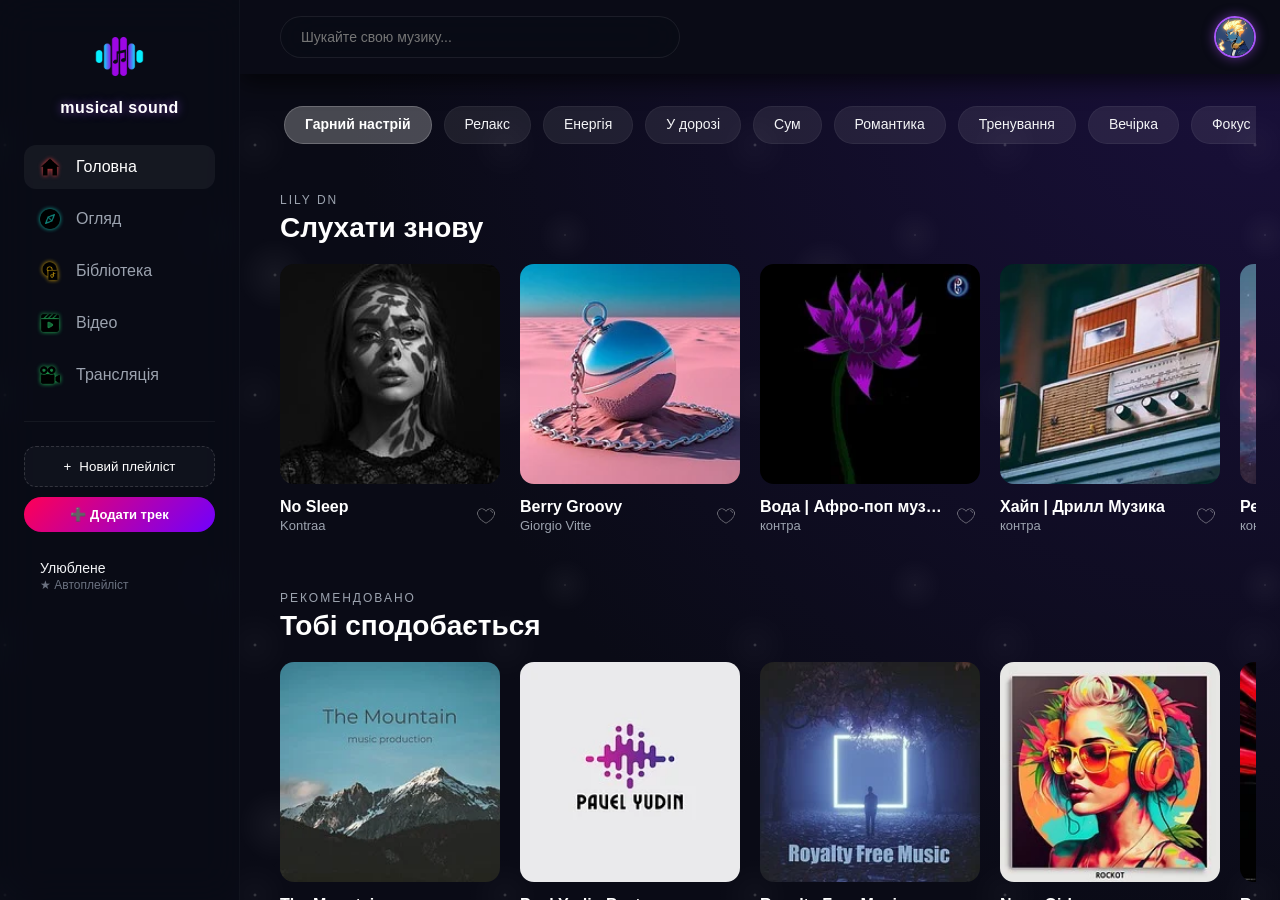
==== index.html @ a656e5c7 "12" ====
<!DOCTYPE html>
<html lang="uk">
<head>
    <meta charset="UTF-8">
    <meta name="viewport" content="width=device-width, initial-scale=1.0">
    <title>YouTube Music Clone - Cosmic Edition</title>
    <!-- Додано іконки для чату та плеєра трансляції -->
    <link rel="stylesheet" href="https://cdnjs.cloudflare.com/ajax/libs/font-awesome/6.4.0/css/all.min.css">
    <link rel="stylesheet" href="css/style.css">
</head>
<body>

    <!-- Кнопка мобільного меню (гамбургер) -->
    <button class="menu-toggle">☰</button>

    <aside class="sidebar">
        <!-- Логотип -->
        <div class="logo-container">
            <img src="assets/pngtree-music-logo-png-image_6389182.png" alt="Musical Sound Logo" class="logo-img">
            <span class="logo-text">musical sound</span>
        </div>
        
        <nav>
            <a href="#" id="go-home" class="nav-item active">
                <img src="assets/home.png" class="nav-icon red-tint" alt="Головна">
                Головна
            </a>
            <a href="#" class="nav-item">
                <img src="assets/explore.png" class="nav-icon teal-tint" alt="Огляд">
                Огляд
            </a>
            <a href="#" class="nav-item">
                <img src="assets/library.png" class="nav-icon gold-tint" alt="Бібліотека">
                Бібліотека
            </a>
            
            <!-- Пункт «Відео» -->
            <a href="#" id="go-video" class="nav-item">
                <img src="assets/free-icon-video-4211530.png" class="nav-icon green-tint" alt="Відео">
                Відео
            </a>
            
            <!-- Пункт «Трансляція» -->
            <a href="#" id="go-live" class="nav-item">
                <img src="assets/free-icon-video-camera-686458.png" class="nav-icon green-tint" alt="Трансляція">
                Трансляція
            </a>
        </nav>
        <div class="divider"></div>
        <button class="btn-new-playlist"><span>+</span> Новий плейліст</button>

        <div class="playlist-section"></div>
    </aside>

    <main class="main-content">
        <header class="top-bar">
            <div class="search-container">
                <input type="text" id="searchInput" placeholder="Шукайте свою музику...">
            </div>
            <a href="register.html" class="user-profile-glow" style="text-decoration: none; cursor: pointer;">
                <div class="avatar-circle">
                    <img src="assets/avatar.png" alt="Profile">
                </div>
            </a>
        </header>

        <!-- ЕКРАН МУЗИКИ -->
        <div id="music-screen">
            <div class="mood-pills">
                <button class="pill active">Гарний настрій</button>
                <button class="pill">Релакс</button>
                <button class="pill">Енергія</button>
                <button class="pill">У дорозі</button>
                <button class="pill">Сум</button>
                <button class="pill">Романтика</button>
                <button class="pill">Тренування</button>
                <button class="pill">Вечірка</button>
                <button class="pill">Фокус</button>
                <button class="pill">Сон</button>
            </div>

            <!-- 1 БЛОК: Слухати знову -->
            <section class="content-section">
                <div class="section-header">
                    <div class="user-info-row">
                        <div class="title-text">
                            <span class="username">LILY DN</span>
                            <h2 class="glow-text">Слухати знову</h2>
                        </div>
                    </div>
                </div>
                <div class="music-grid"></div>
            </section>

            <!-- 2 БЛОК: Рекомендовано -->
            <section class="content-section" style="margin-top: 40px;">
                <div class="section-header">
                    <div class="user-info-row">
                        <div class="title-text">
                            <span class="username">Рекомендовано</span>
                            <h2 class="glow-text">Тобі сподобається</h2>
                        </div>
                    </div>
                </div>
                <div class="music-grid" id="recommendedGrid"></div>
            </section>

            <!-- 3 БЛОК: Нові релізи -->
            <section class="content-section" style="margin-top: 40px;">
                <div class="section-header">
                    <div class="user-info-row">
                        <div class="title-text">
                            <span class="username">Новинки</span>
                            <h2 class="glow-text">Нові релізи</h2>
                        </div>
                    </div>
                </div>
                <div class="music-grid" id="newReleasesGrid"></div>
            </section>

            <!-- 4 БЛОК: Свіжі чарти -->
            <section class="content-section" style="margin-top: 40px;">
                <div class="section-header">
                    <div class="user-info-row">
                        <div class="title-text">
                            <span class="username">Популярне</span>
                            <h2 class="glow-text">Свіжі чарти</h2>
                        </div>
                    </div>
                </div>
                <div class="music-grid" id="chartsGrid"></div>
            </section>
        </div>

     <!-- ЕКРАН ВІДЕО -->
        <div id="video-screen" style="display: none;">
            <section class="content-section">
                <div class="section-header">
                    <div class="user-info-row">
                        <div class="title-text">
                            <span class="username">Музичні відео</span>
                            <h2 class="glow-text">Перегляд відео</h2>
                        </div>
                    </div>
                </div>
                
                <!-- Сітка для відеокліпів -->
                <div class="video-grid">
                    <!-- Відео 1 -->
                    <div class="video-card">
                        <div class="video-wrapper">
                            <iframe 
                                src="https://www.youtube.com/embed/fpgZffUIeMg?enablejsapi=1&rel=0" 
                                title="YouTube video player" 
                                allow="accelerometer; autoplay; clipboard-write; encrypted-media; gyroscope; picture-in-picture; web-share" 
                                allowfullscreen>
                            </iframe>
                        </div>
                    </div>

                    <!-- Відео 2 -->
                    <div class="video-card">
                        <div class="video-wrapper">
                            <iframe 
                                src="https://www.youtube.com/embed/RF0k8anOW6o?enablejsapi=1&rel=0" 
                                title="YouTube video player" 
                                allow="accelerometer; autoplay; clipboard-write; encrypted-media; gyroscope; picture-in-picture; web-share" 
                                allowfullscreen>
                            </iframe>
                        </div>
                    </div>

                    <!-- Відео 3 -->
                    <div class="video-card">
                        <div class="video-wrapper">
                            <iframe 
                                src="https://www.youtube.com/embed/d2HQg-ZRjzs?enablejsapi=1&rel=0" 
                                title="YouTube video player" 
                                allow="accelerometer; autoplay; clipboard-write; encrypted-media; gyroscope; picture-in-picture; web-share" 
                                allowfullscreen>
                            </iframe>
                        </div>
                    </div>

                    <!-- Відео 4 (Kp-eibuQpWg) -->
                    <div class="video-card">
                        <div class="video-wrapper">
                            <iframe 
                                src="https://www.youtube.com/embed/Kp-eibuQpWg?enablejsapi=1&rel=0" 
                                title="YouTube video player" 
                                allow="accelerometer; autoplay; clipboard-write; encrypted-media; gyroscope; picture-in-picture; web-share" 
                                allowfullscreen>
                            </iframe>
                        </div>
                    </div>

                    <!-- Відео 5 (bvvwn0nQ8sI) -->
                    <div class="video-card">
                        <div class="video-wrapper">
                            <iframe 
                                src="https://www.youtube.com/embed/bvvwn0nQ8sI?enablejsapi=1&rel=0" 
                                title="YouTube video player" 
                                allow="accelerometer; autoplay; clipboard-write; encrypted-media; gyroscope; picture-in-picture; web-share" 
                                allowfullscreen>
                            </iframe>
                        </div>
                    </div>

                    <!-- Відео 6 (89ihROphQJM) -->
                    <div class="video-card">
                        <div class="video-wrapper">
                            <iframe 
                                src="https://www.youtube.com/embed/89ihROphQJM?enablejsapi=1&rel=0" 
                                title="YouTube video player" 
                                allow="accelerometer; autoplay; clipboard-write; encrypted-media; gyroscope; picture-in-picture; web-share" 
                                allowfullscreen>
                            </iframe>
                        </div>
                    </div>

                    <!-- Відео 7 (PHVVgsk9hyE) -->
                    <div class="video-card">
                        <div class="video-wrapper">
                            <iframe 
                                src="https://www.youtube.com/embed/PHVVgsk9hyE?enablejsapi=1&rel=0" 
                                title="YouTube video player" 
                                allow="accelerometer; autoplay; clipboard-write; encrypted-media; gyroscope; picture-in-picture; web-share" 
                                allowfullscreen>
                            </iframe>
                        </div>
                    </div>
                </div>
            </section>
        </div>

        <!-- ЕКРАН ТРАНСЛЯЦІЇ -->
        <div id="live-screen" style="display: none;">
            <div class="live-wrapper">
                <!-- ЛЕВА ЧАСТИНА: ПЛЕЄР СТРІМУ -->
                <div class="live-player-container">
                    <div class="live-player-header">
                        <div class="live-author-avatar">
                            <img src="assets/pngtree-music-logo-png-image_6389182.png" alt="Logo" onerror="this.src='https://via.placeholder.com/40/a855f7/ffffff?text=MS'">
                        </div>
                        <div class="live-author-info">
                            <h3 class="live-author-title">Preview Live Stream</h3>
                            <p class="live-author-subtitle">musical sound</p>
                        </div>
                    </div>

                    <div class="live-video-screen">
                        <iframe 
                            src="https://www.youtube.com/embed/b-bK2Vn3D38?autoplay=1&mute=1&modestbranding=1&rel=0&controls=0&disablekb=1" 
                            title="YouTube video player" 
                            allow="accelerometer; autoplay; clipboard-write; encrypted-media; gyroscope; picture-in-picture; web-share" 
                            allowfullscreen>
                        </iframe>
                    </div>

                    <div class="live-player-controls">
                        <div class="live-controls-left">
                            <button class="live-control-btn live-play-btn"><i class="fas fa-pause"></i></button>
                            <span class="live-status-badge"><span class="pulse-dot"></span> НА ЖИВО</span>
                        </div>
                        <div class="live-progress-container" style="pointer-events: none; opacity: 0.8;">
                            <div class="live-progress-bar">
                                <div class="live-progress-current" style="width: 100%; background: #ef4444; box-shadow: 0 0 10px #ef4444;"></div>
                            </div>
                        </div>
                        <div class="live-controls-right">
                            <button class="live-control-btn" id="liveVolIcon"><i class="fas fa-volume-up"></i></button>
                            <input type="range" id="liveVolumeSlider" min="0" max="1" step="0.1" value="1" style="width: 80px; cursor: pointer;">
                            <button class="live-control-btn"><i class="fas fa-expand"></i></button>
                        </div>
                    </div>
                </div>

                <!-- ПРАВА ЧАСТИНА: ЧАТ -->
                <div class="live-chat-container">
                    <div class="live-chat-messages" id="liveChatBox">
                        <div class="live-chat-placeholder" id="liveChatPlaceholder">
                            <span>Ласкаво просимо до онлайн-чату! 🚀</span>
                        </div>
                    </div>
                    <div class="live-chat-input-area">
                        <div class="live-input-wrapper">
                            <input type="text" placeholder="Напишіть повідомлення..." class="live-chat-input" id="liveChatInput">
                            <button class="live-emoji-btn"><i class="far fa-smile"></i></button>
                        </div>
                        <button class="live-send-btn" id="liveSendBtn"><i class="fas fa-arrow-up"></i></button>
                    </div>
                </div>
            </div>
        </div>
    </main>

    <footer class="player-bar">
        <div class="progress-container">
            <div class="progress-bar">
                <div class="progress-fill" id="progressFill"></div>
            </div>
        </div>

        <!-- Левая часть: Инфо о треке -->
        <div class="player-info">
            <img src="assets/cover1.jpg" class="current-track-img" id="currentTrackImg">
            <div class="track-meta">
                <div class="track-title" id="currentTrackTitle">Програвач порожній</div>
                <div class="track-artist" id="currentTrackArtist">Оберіть трек</div>
            </div>
        </div>

        <!-- Центральная часть: Кнопки управления -->
        <div class="player-controls">
            <button class="player-btn">⏮</button>
            <button id="mainPlayBtn" class="player-btn play-pause">
                <img src="assets/play.png" id="playBtnImg" alt="Play">
            </button>
            <button class="player-btn">⏭</button>
            
            <button id="repeatBtn" class="player-btn repeat-control" title="Повторювати трек">
                <img src="assets/backup.png" id="repeatBtnImg" alt="Repeat">
            </button>
        </div>

        <!-- Правая часть: Управление громкостью -->
        <div class="volume-controls" style="margin-left: auto; display: flex; align-items: center; gap: 10px;">
            <img src="assets/audio-speaker1.png" class="volume-icon" alt="Volume">
            <input type="range" class="volume-slider" min="0" max="100" value="80">
        </div>
    </footer>

    <script src="./js/main.js"></script>

    <script>
        document.addEventListener('DOMContentLoaded', () => {
            const liveChatInput = document.getElementById('liveChatInput');
            const liveSendBtn = document.getElementById('liveSendBtn');
            const liveChatBox = document.getElementById('liveChatBox');
            const liveChatPlaceholder = document.getElementById('liveChatPlaceholder');

            function sendLiveMessage() {
                const text = liveChatInput.value.trim();
                if (text === '') return;

                if (liveChatPlaceholder) {
                    liveChatPlaceholder.style.display = 'none';
                }

                const time = new Date().toLocaleTimeString([], { hour: '2-digit', minute: '2-digit' });
                const msg = document.createElement('div');
                msg.className = 'live-chat-message sent';
                msg.innerHTML = `
                    <div class="live-message-content">
                        <span class="live-user-name">Ви</span>
                        <p class="live-message-text">${text}</p>
                        <span class="live-message-time">${time}</span>
                    </div>
                `;
                
                liveChatBox.appendChild(msg);
                liveChatInput.value = '';
                liveChatBox.scrollTop = liveChatBox.scrollHeight;
            }

            if (liveSendBtn) {
                liveSendBtn.addEventListener('click', sendLiveMessage);
            }
            
            if (liveChatInput) {
                liveChatInput.addEventListener('keypress', (e) => {
                    if (e.key === 'Enter') sendLiveMessage();
                });
            }
        });
    </script>
</body>
</html>
---- css/style.css ----
/* ==========================================================================
   0. ГЛОБАЛЬНІ CSS-ЗМІННІ (THEME CUSTOMIZATION)
   ========================================================================== */
:root {
    /* Колірна палітра космічного фону */
    --bg-purple-glow: #1a103c;
    --bg-deep-space: #0a0b16;
    --bg-blue-glow: #051125;
    --bg-abyss: #02050d;
    --bg-player-bar: rgba(9, 13, 22, 0.85);

    /* Неонові акцентні кольори */
    --accent-purple: #a855f7;
    --accent-purple-glow: rgba(168, 85, 247, 0.6);
    --accent-teal: #14b8a6;
    --accent-teal-glow: rgba(20, 184, 166, 0.8);
    --accent-red: #ef4444;
    --accent-red-glow: rgba(239, 68, 68, 0.6);
    --accent-gold: #eab308;
    --accent-green: #22c55e;

    /* Шрифти та тексти */
    --font-sans: 'Segoe UI', Tahoma, Geneva, Verdana, sans-serif;
    --text-main: #f3f4f6;
    --text-muted: #9ca3af;

    /* Параметри інтерфейсу */
    --sidebar-width: 240px;
    --glass-bg: rgba(9, 13, 22, 0.6);
    --glass-border: rgba(255, 255, 255, 0.03);
    --glass-blur: blur(20px);

    /* Анімації */
    --transition-fast: 0.2s ease;
    --transition-normal: 0.3s ease;
}

/* ==========================================================================
   1. БАЗОВІ СТИЛІ ТА ЗОРЯНИЙ ФОН
   ========================================================================== */
* {
    margin: 0;
    padding: 0;
    box-sizing: border-box;
}

body {
    font-family: var(--font-sans);
    background: radial-gradient(circle at top right, var(--bg-purple-glow), var(--bg-deep-space) 60%),
                radial-gradient(circle at bottom left, var(--bg-blue-glow), var(--bg-abyss));
    background-size: cover;
    background-attachment: fixed;
    color: var(--text-main);
    display: flex;
    height: 100vh;
    overflow: hidden;
}

/* Накладання зірок через псевдоелемент */
body::before {
    content: "";
    position: fixed;
    top: 0; left: 0; width: 100%; height: 100%;
    background-image: 
        radial-gradient(white, rgba(255,255,255,.2) 2px, transparent 40px),
        radial-gradient(white, rgba(255,255,255,.15) 1px, transparent 30px),
        radial-gradient(white, rgba(255,255,255,.1) 2px, transparent 40px);
    background-size: 550px 550px, 350px 350px, 250px 250px;
    background-position: 0 0, 40px 60px, 130px 270px;
    opacity: 0.25;
    z-index: 0;
    pointer-events: none;
}

/* ==========================================================================
   2. БОКОВА ПАНЕЛЬ (SIDEBAR) З НОВИМ ЛОГОТИПОМ
   ========================================================================== */
.sidebar {
    width: var(--sidebar-width);
    background-color: var(--glass-bg);
    backdrop-filter: var(--glass-blur);
    -webkit-backdrop-filter: var(--glass-blur);
    padding: 24px;
    display: flex;
    flex-direction: column;
    border-right: 1px solid var(--glass-border);
    z-index: 10;
    transition: left var(--transition-normal);
}

/* Контейнер нового логотипу */
.logo-container {
    display: flex;
    flex-direction: column; 
    align-items: center;
    justify-content: center;
    margin-bottom: 28px;
    width: 100%;
    cursor: pointer;
}

.logo-img {
    width: 65px;             
    height: 65px;
    object-fit: contain;
    mix-blend-mode: screen;  
    transition: transform var(--transition-normal), filter var(--transition-normal);
}

/* Текст під логотипом з неоновим свіченням */
.logo-text {
    margin-top: 10px;
    font-size: 16px;
    font-weight: 600;
    color: #ffffff;
    text-transform: lowercase;
    letter-spacing: 0.5px;
    text-shadow: 0 0 10px var(--accent-purple-glow); 
    transition: color var(--transition-normal), text-shadow var(--transition-normal);
}

/* Інтерактивний ховер для логотипу */
.logo-container:hover .logo-img {
    transform: scale(1.06);
    filter: drop-shadow(0 0 12px var(--accent-teal)); 
}

.logo-container:hover .logo-text {
    color: var(--accent-teal);
    text-shadow: 0 0 12px var(--accent-teal-glow);
}

nav { 
    display: flex; 
    flex-direction: column; 
    gap: 8px; 
}

.nav-item {
    display: flex;
    align-items: center;
    gap: 16px;
    padding: 12px 16px;
    color: var(--text-muted);
    text-decoration: none;
    font-weight: 500;
    border-radius: 12px;
    transition: all var(--transition-fast);
}

.nav-item:hover, .nav-item.active {
    color: #ffffff;
    background-color: rgba(255, 255, 255, 0.05);
}

.nav-icon { 
    width: 20px; 
    height: 20px; 
    filter: brightness(0.8); 
}

/* Кольорові підсвітки іконок меню */
.red-tint { filter: drop-shadow(0 0 2px var(--accent-red)); }
.teal-tint { filter: drop-shadow(0 0 2px var(--accent-teal)); }
.gold-tint { filter: drop-shadow(0 0 2px var(--accent-gold)); }
.green-tint { filter: drop-shadow(0 0 2px var(--accent-green)); }

.divider { 
    height: 1px; 
    background-color: rgba(255, 255, 255, 0.05); 
    margin: 24px 0; 
}

.btn-new-playlist {
    background: rgba(255, 255, 255, 0.03);
    border: 1px dashed rgba(255, 255, 255, 0.15);
    color: #ffffff;
    padding: 12px;
    border-radius: 12px;
    cursor: pointer;
    font-weight: 500;
    display: flex;
    align-items: center;
    justify-content: center;
    gap: 8px;
    transition: background var(--transition-fast);
}

.btn-new-playlist:hover { 
    background: rgba(255, 255, 255, 0.08); 
}

.playlist-section { 
    margin-top: 20px; 
    overflow-y: auto; 
}

.playlist-item { 
    padding: 8px 16px; 
    cursor: pointer; 
    border-radius: 8px; 
}

.playlist-item:hover { 
    background: rgba(255, 255, 255, 0.03); 
}

.playlist-title { 
    font-size: 14px; 
    font-weight: 500; 
    color: var(--text-main); 
}

.playlist-sub { 
    font-size: 12px; 
    color: #6b7280; 
    margin-top: 2px; 
}

/* ==========================================================================
   3. ГОЛОВНИЙ КОНТЕНТ (MAIN CONTENT)
   ========================================================================== */
.main-content {
    width: calc(100% - var(--sidebar-width)); 
    height: 100vh;
    display: flex;
    flex-direction: column;
    padding: 24px 40px;
    padding-right: 24px;       
    overflow-x: hidden;        
    overflow-y: auto;          
    padding-bottom: 120px;
    z-index: 5;
    box-sizing: border-box;
}

.top-bar {
    display: flex;
    justify-content: space-between;
    align-items: center;
    position: sticky;
    top: -24px; 
    z-index: 1000; 
    margin: -24px -40px 16px -40px;
    padding: 16px 40px;
    background-color: var(--bg-deep-space); 
    box-shadow: 0 8px 25px rgba(0, 0, 0, 0.65); 
}

.music-grid, 
#recommendedGrid, 
#newReleasesGrid, 
#chartsGrid {
    width: 100%;
    max-width: 100%;
    box-sizing: border-box;
}

.search-container { 
    width: 400px; 
}

#searchInput {
    width: 100%;
    padding: 12px 20px;
    background-color: rgba(9, 13, 22, 0.6);
    border: 1px solid rgba(255, 255, 255, 0.08);
    border-radius: 24px;
    color: #ffffff;
    font-size: 14px;
    outline: none;
    backdrop-filter: var(--glass-blur);
}

.avatar-circle {
    width: 42px; 
    height: 42px; 
    border-radius: 50%; 
    overflow: hidden;
    border: 2px solid var(--accent-purple); 
    box-shadow: 0 0 12px rgba(168, 85, 247, 0.5);
}

.avatar-circle img { 
    width: 100%; 
    height: 100%; 
    object-fit: cover; 
}

.mood-pills {
    display: flex;
    gap: 12px;
    margin: 12px 0 28px 0; 
    overflow-x: auto;     
    overflow-y: hidden;
    padding: 4px 4px 16px 4px;
    scrollbar-width: none;
    min-height: 60px;
}

.mood-pills::-webkit-scrollbar {
    display: none !important;
    width: 0 !important;
    height: 0 !important;
}

.pill {
    background-color: rgba(255, 255, 255, 0.08); 
    border: 1px solid rgba(255, 255, 255, 0.05);
    color: var(--text-main);
    height: 38px;
    padding: 0 20px; 
    border-radius: 19px;
    cursor: pointer;
    font-size: 14px;
    font-weight: 500;
    white-space: nowrap; 
    display: inline-flex;  
    align-items: center;
    justify-content: center;
    line-height: 0; 
    padding-bottom: 2px;
    box-sizing: border-box;
    transition: background-color var(--transition-fast), transform 0.1s;
}

.pill:hover { 
    background-color: rgba(255, 255, 255, 0.15); 
}

.pill.active {
    background-color: rgba(255, 255, 255, 0.25);
    border-color: rgba(255, 255, 255, 0.2);
    color: #ffffff;
    font-weight: 600;
}

.username { 
    font-size: 12px; 
    text-transform: uppercase; 
    letter-spacing: 2px; 
    color: var(--text-muted); 
}

.glow-text { 
    font-size: 28px; 
    font-weight: 700; 
    color: #ffffff; 
    margin-top: 4px; 
}

/* ==========================================================================
   4. СІТКА КАРТОК
   ========================================================================== */
.music-grid {
    display: grid;
    grid-template-columns: repeat(auto-fill, minmax(220px, 1fr));
    gap: 24px;
    width: 100%;
}

.card {
    display: inline-block;
    vertical-align: top;
    box-sizing: border-box;
    transition: transform var(--transition-fast), box-shadow var(--transition-fast), border-color var(--transition-fast);
}

.card:hover {
    transform: translateY(-4px);
    box-shadow: 0 10px 25px rgba(20, 184, 166, 0.15);
    border-color: rgba(20, 184, 166, 0.3);
}

.img-wrapper {
    position: relative; 
    width: 100%; 
    aspect-ratio: 1; 
    border-radius: 14px; 
    overflow: hidden; 
    margin-bottom: 14px;
}

.card-img { 
    width: 100%; 
    height: 100%; 
    object-fit: cover; 
}

.play-overlay {
    position: absolute; 
    top: 0; left: 0; width: 100%; height: 100%; 
    background: rgba(0, 0, 0, 0.5);
    display: flex; 
    align-items: center; 
    justify-content: center; 
    font-size: 28px; 
    color: #ffffff; 
    opacity: 0; 
    transition: opacity var(--transition-fast);
}

.card:hover .play-overlay { 
    opacity: 1; 
}

.card-body-row {
    display: flex;
    justify-content: space-between;
    align-items: center;
    width: 100%;
    margin-top: 4px;
}

.card-body-text {
    flex: 1;
    overflow: hidden;
    padding-right: 8px;
}

.song-name { 
    font-size: 16px; 
    font-weight: 600; 
    color: #ffffff; 
    white-space: nowrap; 
    overflow: hidden; 
    text-overflow: ellipsis; 
}

.song-desc { 
    font-size: 13px; 
    color: var(--text-muted); 
    white-space: nowrap; 
    overflow: hidden; 
    text-overflow: ellipsis; 
    margin-top: 2px; 
}

.like-btn {
    background: none;
    border: none;
    cursor: pointer;
    display: flex;
    align-items: center;
    justify-content: center;
    padding: 4px;
    border-radius: 50%;
    transition: transform var(--transition-fast);
}

.like-icon {
    width: 20px;
    height: 20px;
    opacity: 0.5; 
    transition: filter var(--transition-fast), opacity var(--transition-fast);
}

.like-btn:hover .like-icon {
    opacity: 0.9;
    transform: scale(1.1);
}

.like-btn.liked .like-icon {
    opacity: 1;
    filter: drop-shadow(0 0 6px var(--accent-red)) brightness(1.2) sepia(100%) hue-rotate(-50deg) saturate(600%);
}

/* ==========================================================================
   5. НИЖНЯ ПАНЕЛЬ ПЛЕЄРА
   ========================================================================== */
.player-bar {
    position: fixed; 
    bottom: 0; left: 0; width: 100%; height: 88px;
    background: var(--bg-player-bar); 
    border-top: 1px solid var(--glass-border); 
    backdrop-filter: var(--glass-blur);
    -webkit-backdrop-filter: var(--glass-blur);
    padding: 0 32px; 
    display: flex; 
    align-items: center; 
    justify-content: space-between; 
    z-index: 100;
    opacity: 0; 
    visibility: hidden; 
    transform: translateY(25px); 
    transition: all 0.4s ease;
}

.player-bar.active { 
    opacity: 1; 
    visibility: visible; 
    transform: translateY(0); 
}

.player-info { 
    display: flex; 
    align-items: center; 
    gap: 14px; 
    width: 30%; 
    min-width: 180px; 
}

.current-track-img { 
    width: 48px; 
    height: 48px; 
    border-radius: 8px; 
    object-fit: cover; 
    flex-shrink: 0; 
}

.track-meta { 
    display: flex; 
    flex-direction: column; 
    overflow: hidden; 
}

.track-title { 
    font-size: 14px; 
    font-weight: 600; 
    color: #ffffff; 
    white-space: nowrap; 
    overflow: hidden; 
    text-overflow: ellipsis; 
}

.track-artist { 
    font-size: 12px; 
    color: var(--text-muted); 
    white-space: nowrap; 
    overflow: hidden; 
    text-overflow: ellipsis; 
}

.player-controls { 
    display: flex; 
    align-items: center; 
    justify-content: center; 
    gap: 20px; 
    flex: 1; 
}

.player-btn { 
    background: none; 
    border: none; 
    color: var(--text-muted); 
    cursor: pointer; 
    display: flex; 
    align-items: center; 
    justify-content: center; 
}

.player-btn img { 
    width: 20px; 
    height: 20px; 
    display: block; 
}

.player-btn.play-pause {
    width: 44px; 
    height: 44px; 
    background: #ffffff; 
    border-radius: 50%; 
    box-shadow: 0 0 15px rgba(255, 255, 255, 0.2);
    flex-shrink: 0;
}

.repeat-control img { 
    transition: all var(--transition-normal); 
    opacity: 0.5; 
}

.repeat-control:hover img { 
    opacity: 0.8; 
}

.repeat-control.repeat-active img { 
    opacity: 1 !important; 
    filter: drop-shadow(0 0 8px var(--accent-red)) brightness(1.2); 
}

.volume-controls { 
    display: flex; 
    align-items: center; 
    gap: 10px; 
    width: 30%; 
    min-width: 150px; 
    justify-content: flex-end; 
}

.volume-icon { 
    width: 20px; 
    height: 20px; 
    display: block; 
    flex-shrink: 0; 
}

.volume-slider { 
    width: 100%; 
    max-width: 120px; 
    -webkit-appearance: none; 
    appearance: none; 
    height: 4px; 
    background: rgba(255, 255, 255, 0.1); 
    border-radius: 2px; 
    outline: none; 
    cursor: pointer; 
}

.volume-slider::-webkit-slider-thumb { 
    -webkit-appearance: none; 
    appearance: none; 
    width: 12px; 
    height: 12px; 
    border-radius: 50%; 
    background: #ffffff; 
}

/* ==========================================================================
   6. ІНТЕРАКТИВНИЙ ПРОГРЕС-БАР ТА ДОДАТКОВІ СКРОЛИ
   ========================================================================== */
.progress-container { 
    position: absolute; 
    top: -4px; left: 0; width: 100%; height: 8px; 
    padding-top: 4px; 
    cursor: pointer; 
    z-index: 10; 
}

.progress-bar { 
    width: 100%; 
    height: 4px; 
    background: rgba(255, 255, 255, 0.1); 
    position: relative; 
}

.progress-fill { 
    width: 0%; 
    height: 100%; 
    background: var(--accent-red); 
    position: absolute; 
    top: 0; left: 0; 
    box-shadow: 0 0 8px var(--accent-red-glow); 
}

.playlist-item.active-playlist { 
    background-color: rgba(255, 255, 255, 0.1) !important; 
    border-left: 3px solid var(--accent-red); 
    padding-left: 13px; 
}

/* Налаштування скролбарів для Chromium */
#recommendedGrid::-webkit-scrollbar,
#newReleasesGrid::-webkit-scrollbar,
#chartsGrid::-webkit-scrollbar,
.music-grid::-webkit-scrollbar {
    display: block !important;
    height: 6px !important;
}

#recommendedGrid::-webkit-scrollbar-thumb,
#newReleasesGrid::-webkit-scrollbar-thumb,
#chartsGrid::-webkit-scrollbar-thumb,
.music-grid::-webkit-scrollbar-thumb {
    background: rgba(255, 255, 255, 0.2) !important;
    border-radius: 10px !important;
}

#recommendedGrid::-webkit-scrollbar-thumb:hover,
#newReleasesGrid::-webkit-scrollbar-thumb:hover,
.music-grid::-webkit-scrollbar-thumb:hover {
    background: rgba(255, 0, 85, 0.6) !important;
}

/* Кросбраузерні скролбари для Firefox */
#recommendedGrid,
#newReleasesGrid,
#chartsGrid,
.music-grid {
    scrollbar-width: thin;
    scrollbar-color: rgba(255, 255, 255, 0.2) transparent;
}

.menu-toggle { 
    display: none; 
}

/* ==========================================================================
   7. СТИЛІ ДЛЯ СТРИМУ ТА ОНЛАЙН-ЧАТУ (SPA КОСМІЧНА ІНТЕГРАЦІЯ)
   ========================================================================== */
#live-screen {
    width: 100%;
    height: calc(100vh - 240px);
    min-height: 460px;
    margin-top: 10px;
    animation: liveFadeIn 0.4s ease-out;
}

@keyframes liveFadeIn {
    from { opacity: 0; transform: translateY(8px); }
    to { opacity: 1; transform: translateY(0); }
}

.live-wrapper {
    display: grid;
    grid-template-columns: 2.3fr 1fr;
    gap: 24px;
    width: 100%;
    height: 100%;
}

/* Контейнер плеєра */
.live-player-container {
    background: rgba(15, 12, 30, 0.4);
    backdrop-filter: var(--glass-blur);
    -webkit-backdrop-filter: var(--glass-blur);
    border: 1px solid var(--glass-border);
    border-radius: 16px;
    display: flex;
    flex-direction: column;
    overflow: hidden;
    box-shadow: 0 15px 35px rgba(0,0,0,0.4);
}

.live-player-header {
    display: flex;
    align-items: center;
    padding: 14px 20px;
    background: rgba(0, 0, 0, 0.25);
    border-bottom: 1px solid rgba(255, 255, 255, 0.03);
    flex-shrink: 0;
}

.live-author-avatar img {
    width: 38px;
    height: 38px;
    border-radius: 50%;
    border: 2px solid var(--accent-purple);
    box-shadow: 0 0 10px rgba(168, 85, 247, 0.4);
    margin-right: 14px;
    object-fit: cover;
}

.live-author-title { font-size: 16px; font-weight: 600; color: #fff; }
.live-author-subtitle { font-size: 12px; color: var(--text-muted); }

.live-video-screen {
    position: relative;
    width: 100%;
    flex: 1;             
    min-height: 0;       
    background: #000;
}

.live-video-screen iframe { position: absolute; top: 0; left: 0; width: 100%; height: 100%; border: 0; }

.live-player-controls {
    display: flex;
    align-items: center;
    padding: 14px 20px;
    background: rgba(10, 11, 22, 0.95);
    gap: 15px;
    border-top: 1px solid rgba(255, 255, 255, 0.03);
    flex-shrink: 0;     
}

.live-controls-left, .live-controls-right { display: flex; align-items: center; gap: 16px; }
.live-control-btn { background: none; border: none; color: var(--text-muted); font-size: 16px; cursor: pointer; transition: color var(--transition-fast); }
.live-control-btn:hover { color: var(--accent-purple); }

.live-play-btn {
    background: #ffffff; color: #0a0b16; width: 36px; height: 36px; border-radius: 50%;
    display: flex; justify-content: center; align-items: center; font-size: 13px; padding-left: 2px;
}
.live-play-btn:hover { background: var(--accent-purple); color: #fff; transform: scale(1.05); }

/* Космічний бейдж поточного стану трансляції */
.live-status-badge {
    display: inline-flex;
    align-items: center;
    gap: 6px;
    background: rgba(239, 68, 68, 0.1);
    border: 1px solid rgba(239, 68, 68, 0.3);
    padding: 6px 12px;
    border-radius: 8px;
    font-size: 11px;
    font-weight: 700;
    color: var(--accent-red);
    text-transform: uppercase;
    letter-spacing: 1px;
}

/* Пульсуюча червона цятка */
.pulse-dot {
    width: 8px;
    height: 8px;
    background-color: var(--accent-red);
    border-radius: 50%;
    display: inline-block;
    animation: liveStreamPulse 1.8s infinite ease-in-out;
}

@keyframes liveStreamPulse {
    0% {
        transform: scale(0.9);
        box-shadow: 0 0 0 0 rgba(239, 68, 68, 0.7);
    }
    70% {
        transform: scale(1.1);
        box-shadow: 0 0 0 8px rgba(239, 68, 68, 0);
    }
    100% {
        transform: scale(0.9);
        box-shadow: 0 0 0 0 rgba(239, 68, 68, 0);
    }
}

.live-progress-container { flex-grow: 1; padding: 10px 0; cursor: pointer; }
.live-progress-bar { height: 4px; background: rgba(255, 255, 255, 0.1); border-radius: 2px; position: relative; }

/* Повзунок гучності стріму */
#liveVolumeSlider {
    cursor: pointer;
    background: rgba(255, 255, 255, 0.15);
    transition: background var(--transition-fast);
}
#liveVolumeSlider:hover {
    background: rgba(255, 255, 255, 0.3);
}

/* Космічний Чат */
.live-chat-container {
    background: rgba(9, 13, 22, 0.5);
    border: 1px solid var(--glass-border);
    backdrop-filter: var(--glass-blur);
    -webkit-backdrop-filter: var(--glass-blur);
    border-radius: 16px;
    display: flex;
    flex-direction: column;
    overflow: hidden;
    box-shadow: 0 15px 35px rgba(0,0,0,0.4);
}

.live-chat-messages {
    flex-grow: 1;
    padding: 16px;
    overflow-y: auto;
    display: flex;
    flex-direction: column;
    gap: 12px;
    background-color: rgba(10, 11, 22, 0.4);
    background-image: radial-gradient(rgba(255, 255, 255, 0.015) 1px, transparent 0);
    background-size: 20px 20px;
}

.live-chat-messages::-webkit-scrollbar { width: 4px; }
.live-chat-messages::-webkit-scrollbar-thumb { background: rgba(255, 255, 255, 0.1); border-radius: 4px; }

.live-chat-placeholder { 
    margin: auto; 
    background: rgba(168, 85, 247, 0.1); 
    border: 1px solid rgba(168, 85, 247, 0.2); 
    padding: 8px 16px; 
    border-radius: 20px; 
    font-size: 13px; 
    color: #c084fc; 
    text-align: center; 
}

.live-chat-message { display: flex; max-width: 88%; animation: msgPush 0.25s ease-out forwards; }
.live-chat-message.sent { align-self: flex-end; }

.live-message-content { background: rgba(255, 255, 255, 0.04); border: 1px solid rgba(255, 255, 255, 0.05); padding: 10px 14px; border-radius: 14px; border-top-left-radius: 2px; }
.live-chat-message.sent .live-message-content { background: var(--accent-purple); border: none; border-radius: 14px; border-top-right-radius: 2px; color: #fff; box-shadow: 0 4px 12px rgba(168, 85, 247, 0.3); }

.live-user-name { font-size: 11px; font-weight: bold; color: var(--accent-purple); margin-bottom: 4px; display: block; }
.live-chat-message.sent .live-user-name { color: rgba(255, 255, 255, 0.7); }
.live-message-text { font-size: 13.5px; line-height: 1.4; color: var(--text-main); word-break: break-word; }
.live-chat-message.sent .live-message-text { color: #ffffff; }
.live-message-time { font-size: 9px; color: #6b7280; display: block; text-align: right; margin-top: 4px; }
.live-chat-message.sent .live-message-time { color: rgba(255, 255, 255, 0.5) !important; }

@keyframes msgPush { from { opacity: 0; transform: translateY(6px); } to { opacity: 1; transform: translateY(0); } }

/* Поле вводу чату */
.live-chat-input-area { padding: 14px; background: rgba(6, 7, 15, 0.9); display: flex; align-items: center; gap: 10px; border-top: 1px solid rgba(255, 255, 255, 0.04); }
.live-input-wrapper { flex-grow: 1; background: rgba(255, 255, 255, 0.04); border-radius: 24px; padding: 4px 14px; display: flex; align-items: center; border: 1px solid rgba(255, 255, 255, 0.05); }
.live-chat-input { width: 100%; background: none; border: none; outline: none; color: #fff; font-size: 13.5px; padding: 8px 0; }
.live-chat-input::placeholder { color: #4b5563; }
.live-emoji-btn { background: none; border: none; color: var(--text-muted); font-size: 17px; cursor: pointer; }
.live-emoji-btn:hover { color: var(--accent-purple); }

.live-send-btn { background: var(--accent-purple); color: #fff; border: none; width: 38px; height: 38px; border-radius: 50%; display: flex; justify-content: center; align-items: center; cursor: pointer; box-shadow: 0 0 12px rgba(168, 85, 247, 0.4); transition: background var(--transition-fast), transform 0.1s; }
.live-send-btn:hover { background: #c084fc; transform: scale(1.04); }

/* ==========================================================================
   8. АДАПТИВНІСТЬ ДЛЯ МОБІЛЬНИХ ПРИСТРОЇВ (екран менше 768px)
   ========================================================================== */
@media (max-width: 768px) {
    .sidebar {
        position: fixed;
        top: 0;
        left: -100%; 
        width: 270px;
        height: 100vh;
        z-index: 1999;
        background-color: rgba(9, 13, 22, 0.95); 
        box-shadow: 5px 0 25px rgba(0, 0, 0, 0.8);
    }

    .sidebar.open {
        left: 0;
    }

    .main-content {
        width: 100% !important;
        padding: 20px 16px !important;
        padding-top: 80px !important; 
    }

    .top-bar {
        margin: -80px -16px 16px -16px;
        padding: 60px 16px 12px 16px;
        flex-direction: column;
        gap: 12px;
        align-items: flex-start;
    }

    .search-container {
        width: 100%;
    }

    .menu-toggle {
        display: flex;
        position: fixed;
        top: 16px;
        left: 16px;
        z-index: 2000;
        width: 42px;
        height: 42px;
        background: #101124;
        border: 1px solid rgba(255, 255, 255, 0.1);
        border-radius: 50%;
        color: white;
        font-size: 20px;
        align-items: center;
        justify-content: center;
        cursor: pointer;
        box-shadow: 0 4px 12px rgba(0, 0, 0, 0.4);
    }

    .music-grid {
        grid-template-columns: repeat(auto-fill, minmax(140px, 1fr)) !important;
        gap: 16px !important;
    }

    .card {
        max-width: 100% !important;
        flex: unset !important;
    }
    
    .player-bar {
        padding: 0 16px;
        height: 76px;
    }

    .player-info {
        width: auto !important;
        max-width: 50%;
    }

    .volume-controls {
        display: none; 
    }

    /* Адаптація блоку стриму */
    .live-wrapper {
        grid-template-columns: 1fr;
        grid-template-rows: auto 350px;
        height: auto;
    }
    #live-screen {
        height: auto;
    }
    .live-video-screen {
        aspect-ratio: 16/9;
    }
}
/* Сітка для розділу Відео */
.video-grid {
    display: grid;
    grid-template-columns: repeat(auto-fill, minmax(320px, 1fr));
    gap: 20px;
    margin-top: 25px;
    width: 100%;
}

/* Картка одного відео */
.video-card {
    background: rgba(255, 255, 255, 0.03);
    border-radius: 12px;
    overflow: hidden;
    border: 1px solid rgba(255, 255, 255, 0.08);
    box-shadow: 0 8px 20px rgba(0, 0, 0, 0.3);
    transition: transform 0.2s ease, box-shadow 0.2s ease;
}

.video-card:hover {
    transform: translateY(-4px);
    box-shadow: 0 12px 25px rgba(0, 0, 0, 0.5);
}

/* Контейнер для збереження пропорцій 16:9 */
.video-wrapper {
    position: relative;
    width: 100%;
    padding-bottom: 56.25%; /* 16:9 */
    height: 0;
}

.video-wrapper iframe {
    position: absolute;
    top: 0;
    left: 0;
    width: 100%;
    height: 100%;
    border: 0;
}
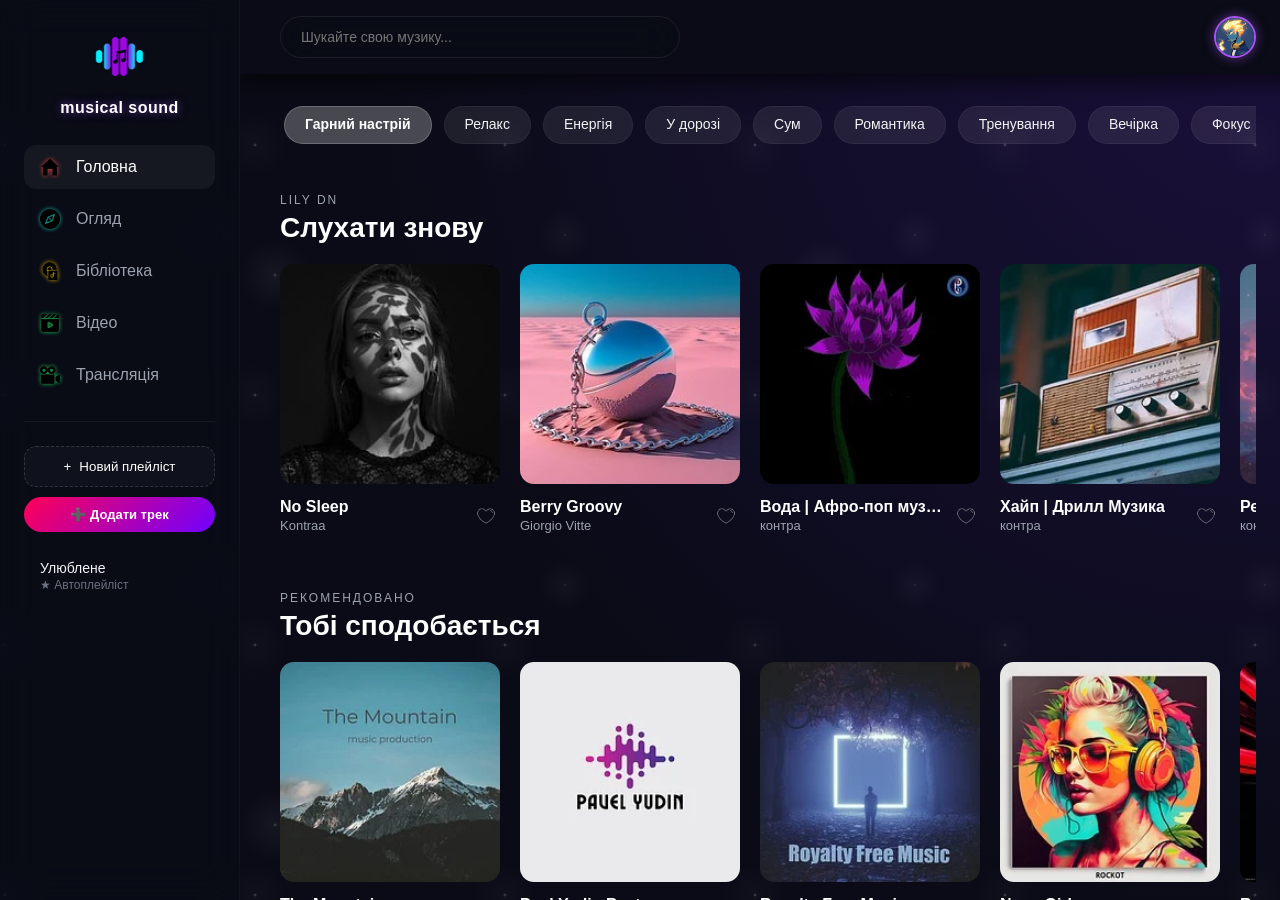
==== commit bfbbd35a: "+" ====
--- a/index.html
+++ b/index.html
@@ -3,7 +3,7 @@
 <head>
     <meta charset="UTF-8">
     <meta name="viewport" content="width=device-width, initial-scale=1.0">
-    <title>YouTube Music Clone - Cosmic Edition</title>
+    <title>musical sound</title>
     <!-- Додано іконки для чату та плеєра трансляції -->
     <link rel="stylesheet" href="https://cdnjs.cloudflare.com/ajax/libs/font-awesome/6.4.0/css/all.min.css">
     <link rel="stylesheet" href="css/style.css">
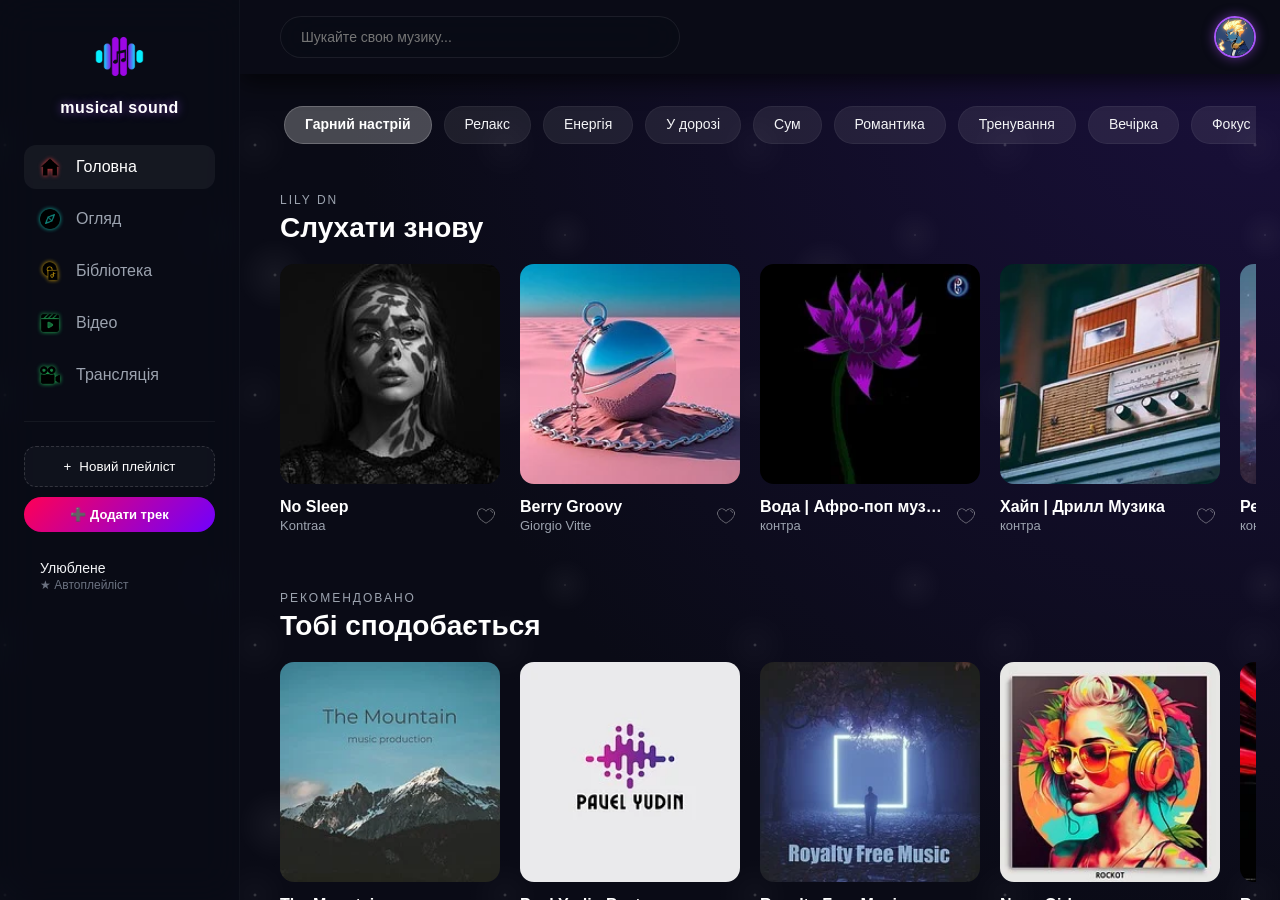
==== commit c9a10fb6: "13" ====
--- a/index.html
+++ b/index.html
@@ -58,10 +58,10 @@
                 <input type="text" id="searchInput" placeholder="Шукайте свою музику...">
             </div>
             <a href="register.html" class="user-profile-glow" style="text-decoration: none; cursor: pointer;">
-                <div class="avatar-circle">
-                    <img src="assets/avatar.png" alt="Profile">
-                </div>
-            </a>
+    <div class="avatar-circle">
+        <img src="assets/avatar.png" alt="Profile">
+    </div>
+</a>
         </header>
 
         <!-- ЕКРАН МУЗИКИ -->
